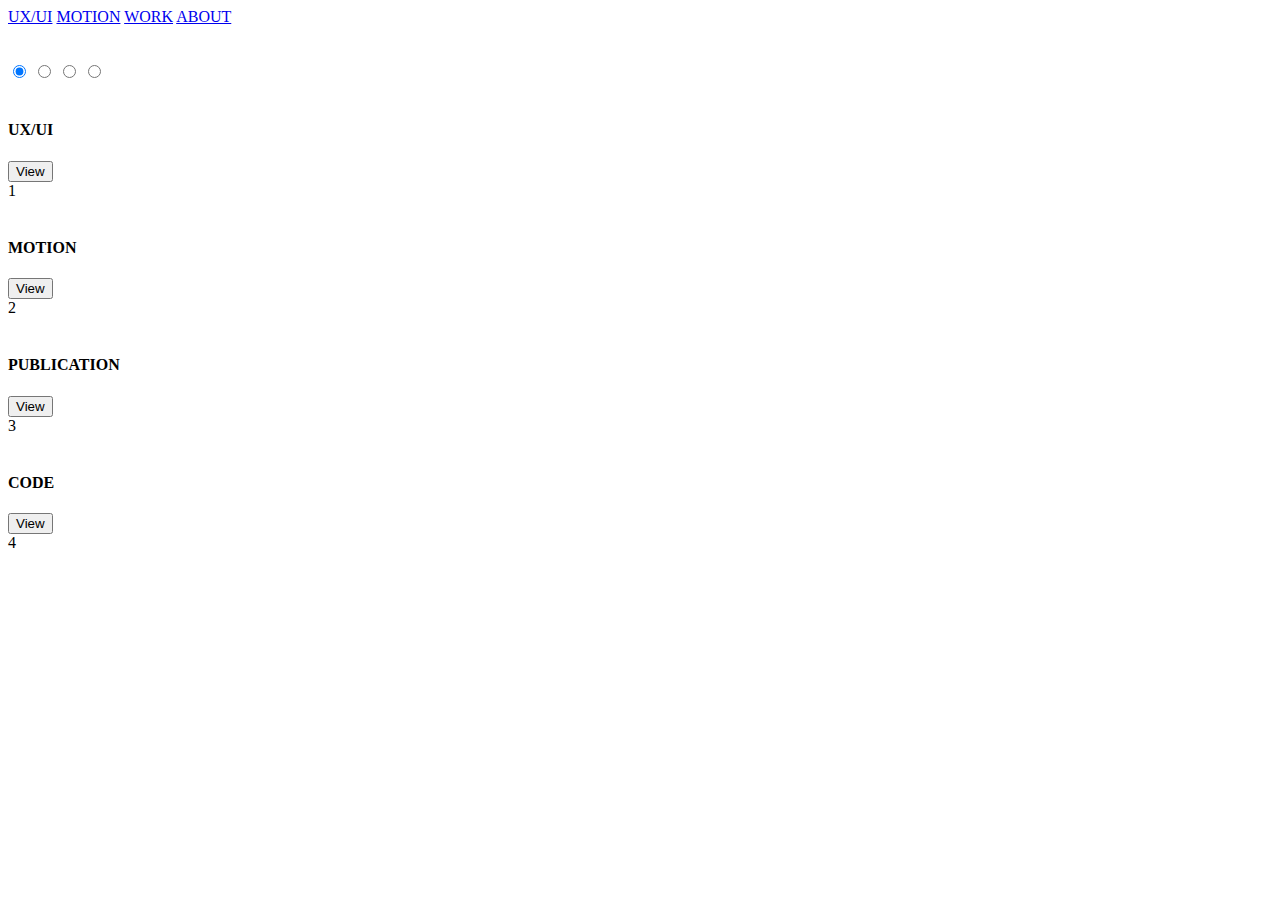
==== index_bg.html @ 4e4b7d8c "Add files via upload" ====
<!DOCTYPE html>
<html>
  <head>
    <meta charset="utf-8">
    <meta name="viewport" content="width=device-width, initial-scale=1">

    <title>HYO</title>

    <!-- Styles -->
    <link rel="stylesheet" href="../workpage/style_bg.css">

    <!-- Fonts -->
    <link href="https://fonts.googleapis.com/css?family=Montserrat" rel="stylesheet">
    <link href="https://fonts.googleapis.com/css?family=Oswald" rel="stylesheet">
    <meta name="robots" content="noindex,follow" />
  </head>

  <body>

   
		
		
		 <!-- Navigation -->
    <div class="navigation">
      <div class="navigation-left">
        <a href="#">UX/UI</a>
        <a href="#">MOTION</a>
        <a href="../Juliekim/workpage/index.html">WORK</a>
		 <a href="../Juliekim/workpage/index.html">ABOUT</a>
	
      </div>
		
      <div class="navigation-center">
        <img src="images/logo.png" alt="">
      </div>
		
		
	<!--
      <div class="navigation-right">
        <a href="#"><img src="" alt=""></a>
        <button class="login-btn" href="https://static1.squarespace.com/static/58de8ac9d482e99ea11299b3/t/5afda55788251b6044f2af60/1526572376002/resume.pdf">HYO</button>
      </div>-->
    </div>
	  
	  
	  

		
	
      <div class="navigation-center">
        <img src="../Bruce%2520Mau%2520Design%2520_%2520Home_files/bruce-mau-design-logo.png" alt="">
      </div>
		
		
     
    </div>

    <!-- Slider Wrapper -->
    <div class="css-slider-wrapper">
      <input type="radio" name="slider" class="slide-radio1" checked id="slider_1">
      <input type="radio" name="slider" class="slide-radio2" id="slider_2">
      <input type="radio" name="slider" class="slide-radio3" id="slider_3">
      <input type="radio" name="slider" class="slide-radio4" id="slider_4">

      <!-- Slider Pagination -->
      <div class="slider-pagination">
        <label for="slider_1" class="page1"></label>
        <label for="slider_2" class="page2"></label>
        <label for="slider_3" class="page3"></label>
        <label for="slider_4" class="page4"></label>
      </div>

      <!-- Slider #1 -->
      <div class="slider slide-1">
        <img src="./images/ux.jpg" alt="">
        <div class="slider-content">
          <h4>UX/UI</h4>
          <h2></h2>
          <button type="button" class="buy-now-btn" name="button">View </button>
        </div>
        <div class="number-pagination">
          <span>1</span>
        </div>
      </div>

      <!-- Slider #2 -->
      <div class="slider slide-2">
        <img src="./images/ptak_path.gif" alt="">
        <div class="slider-content">
          <h4>MOTION</h4>
          <h2></h2>
          <button type="button" class="buy-now-btn" name="button">View</button>
        </div>
        <div class="number-pagination">
          <span>2</span>
        </div>
      </div>

      <!-- Slider #3 -->
      <div class="slider slide-3">
        <img src="./images/5.png" alt="">
        <div class="slider-content">
          <h4>PUBLICATION</h4>
          <h2></h2>
          <button type="button" class="buy-now-btn" name="button">View</button>
        </div>
        <div class="number-pagination">
          <span>3</span>
        </div>
      </div>

      <!-- Slider #4 -->
      <div class="slider slide-4">
        <img src="../Juliekim/workpage/images/reca_main.png" alt="">
        <div class="slider-content">
          <h4>CODE</h4>
          <h2></h2>
          <button type="button" class="buy-now-btn" name="button">View</button>
        </div>
        <div class="number-pagination">
          <span>4</span>
        </div>
      </div>
    </div>

    <!-- Scripts -->
    <script src="https://cdnjs.cloudflare.com/ajax/libs/jquery/3.1.1/jquery.min.js" charset="utf-8"></script>
    <script src="app.js" charset="utf-8"></script>
  </body>

</html>
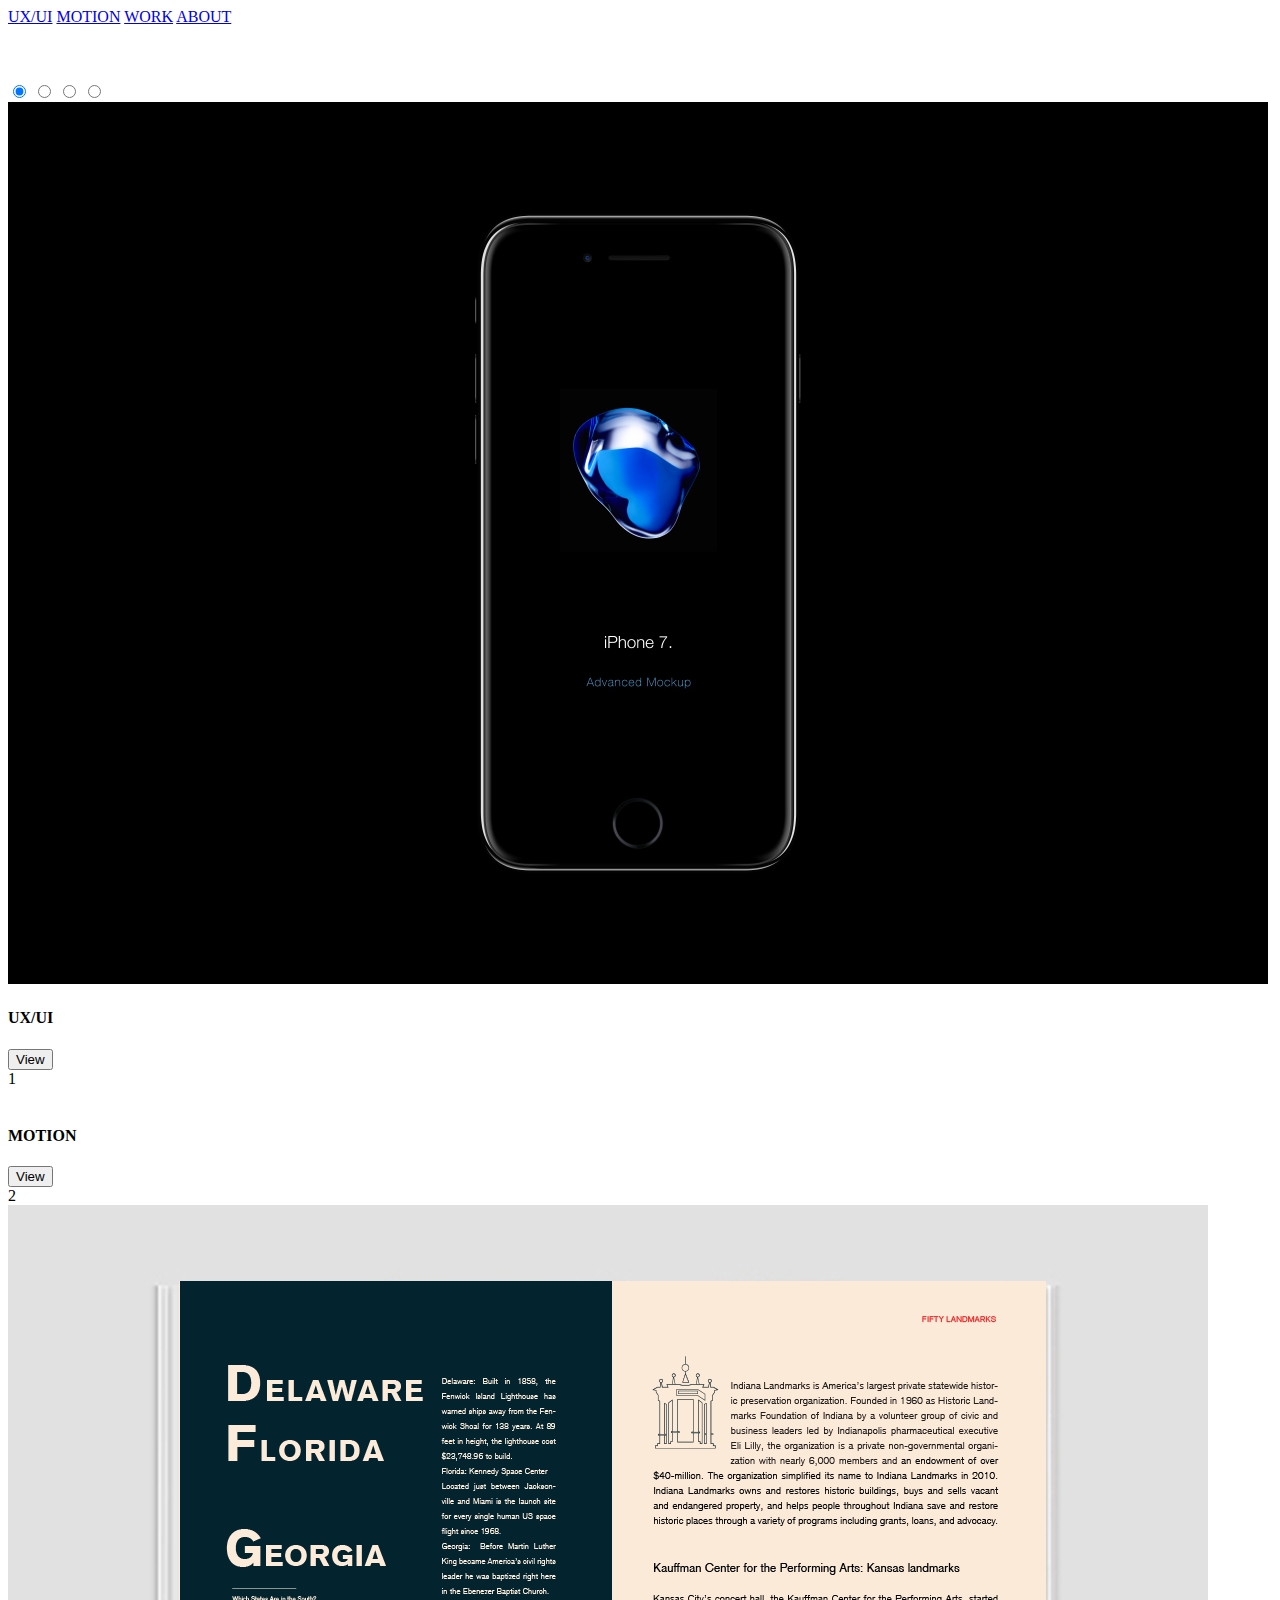
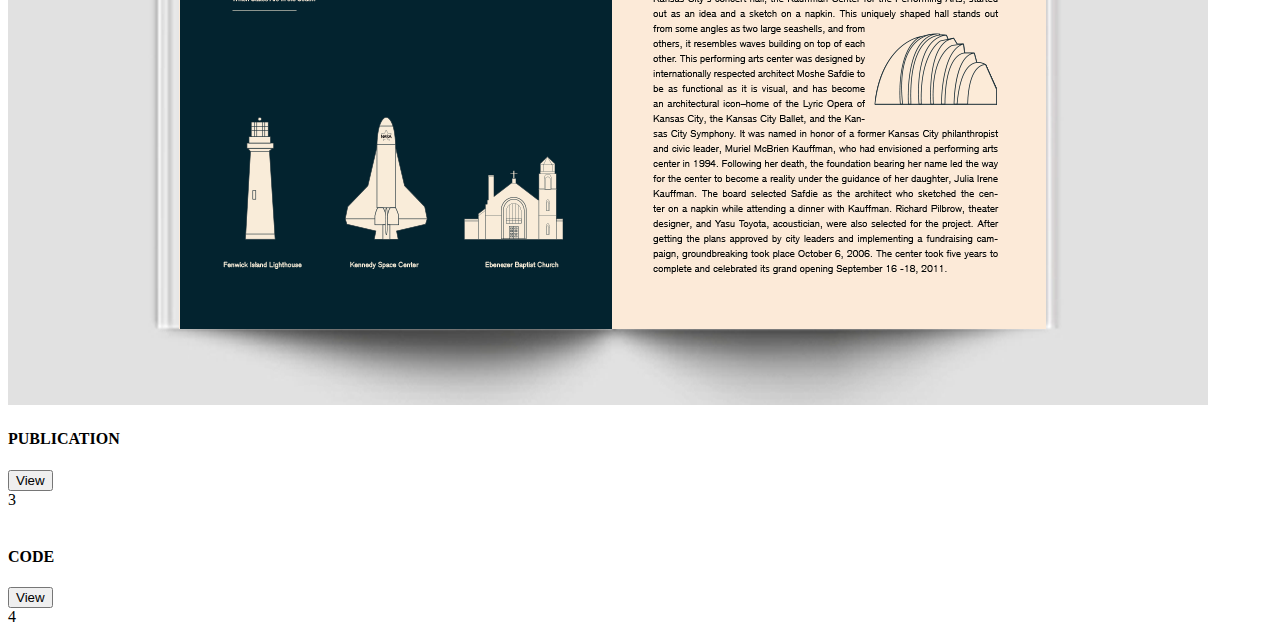
==== commit fd645ae9: "Add files via upload" ====
--- a/index_bg.html
+++ b/index_bg.html
@@ -25,7 +25,7 @@
       <div class="navigation-left">
         <a href="#">UX/UI</a>
         <a href="#">MOTION</a>
-        <a href="../Juliekim/workpage/index.html">WORK</a>
+        <a href="./index.html">WORK</a>
 		 <a href="../Juliekim/workpage/index.html">ABOUT</a>
 	
       </div>
